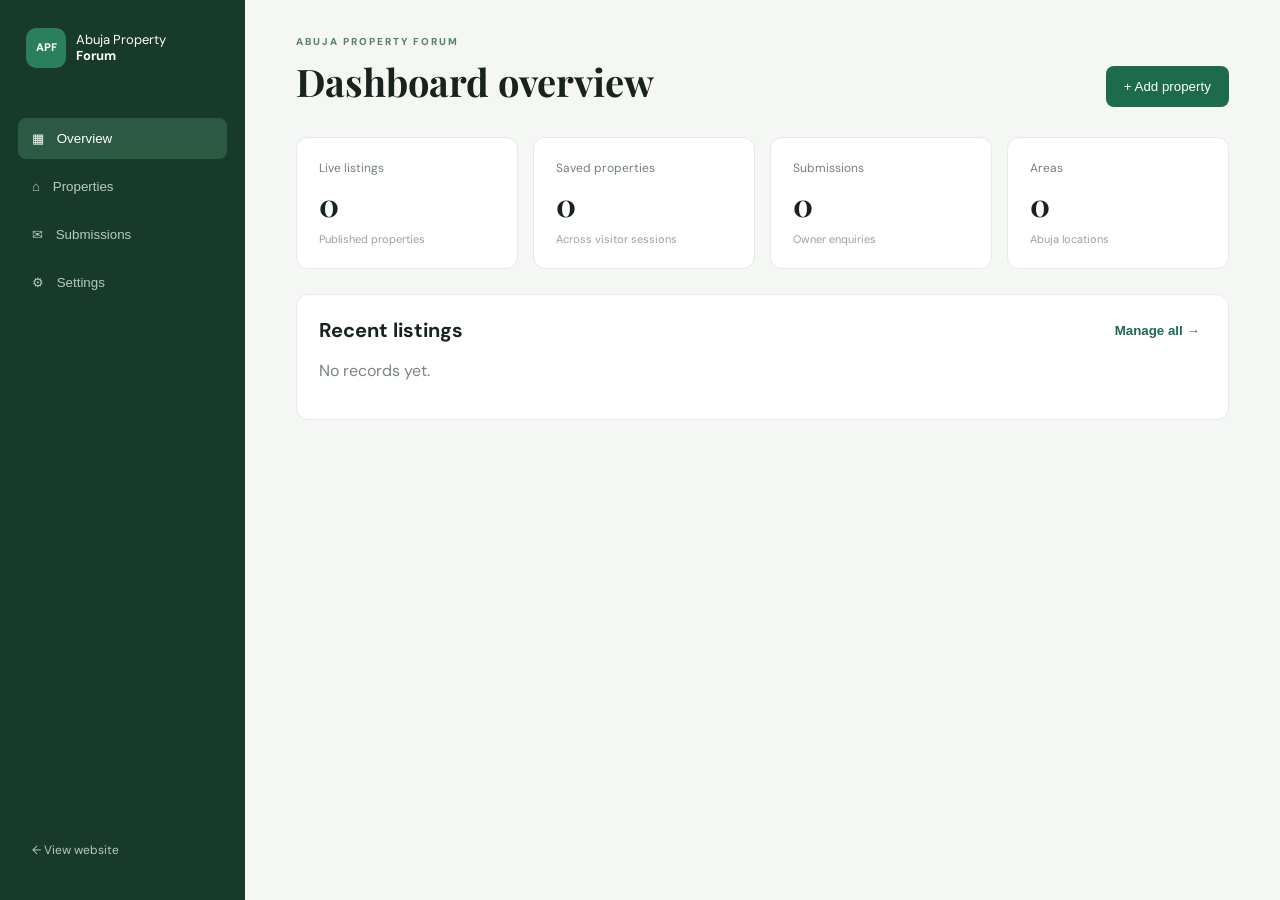
==== admin.html @ f6b862c7 "Add files via upload" ====
<!DOCTYPE html>
<html lang="en"><head><meta charset="UTF-8"><meta name="viewport" content="width=device-width,initial-scale=1.0"><title>APF Admin Dashboard</title><link rel="preconnect" href="https://fonts.googleapis.com"><link rel="preconnect" href="https://fonts.gstatic.com" crossorigin><link href="https://fonts.googleapis.com/css2?family=DM+Sans:wght@400;500;600;700&family=Playfair+Display:wght@600;700&display=swap" rel="stylesheet"><link rel="stylesheet" href="admin.css"></head>
<body>
<aside class="sidebar"><a class="brand" href="index.html"><span class="brand-mark">APF</span><span>Abuja Property<br><b>Forum</b></span></a><nav><button class="nav active" data-section="overview">▦ <span>Overview</span></button><button class="nav" data-section="properties">⌂ <span>Properties</span></button><button class="nav" data-section="submissions">✉ <span>Submissions</span></button><button class="nav" data-section="settings">⚙ <span>Settings</span></button></nav><a class="site-link" href="index.html">← View website</a></aside>
<main class="admin-main"><header><div><p class="eyebrow">ABUJA PROPERTY FORUM</p><h1 id="pageTitle">Dashboard overview</h1></div><button class="primary" id="addBtn">+ Add property</button></header>
<section id="overview" class="panel active"><div class="cards"><div class="stat"><span>Live listings</span><strong id="statProperties">0</strong><small>Published properties</small></div><div class="stat"><span>Saved properties</span><strong id="statSaved">0</strong><small>Across visitor sessions</small></div><div class="stat"><span>Submissions</span><strong id="statSubmissions">0</strong><small>Owner enquiries</small></div><div class="stat"><span>Areas</span><strong id="statAreas">0</strong><small>Abuja locations</small></div></div><div class="panel-box"><div class="box-head"><h2>Recent listings</h2><button class="link" onclick="switchSection('properties')">Manage all →</button></div><div id="recentTable"></div></div></section>
<section id="properties" class="panel"><div class="toolbar"><input id="adminSearch" placeholder="Search properties..."><select id="adminPurpose"><option value="">All statuses</option><option value="sale">For Sale</option><option value="rent">For Rent</option><option value="shortlet">Short Let</option></select></div><div class="panel-box"><div id="propertyTable"></div></div></section>
<section id="submissions" class="panel"><div class="panel-box"><div class="box-head"><h2>Property submissions</h2></div><div id="submissionTable"></div></div></section>
<section id="settings" class="panel"><div class="panel-box settings"><h2>Platform settings</h2><label>Platform name<input id="siteName" value="Abuja Property Forum"></label><label>WhatsApp number<input id="siteWhatsapp" value="08065919908"></label><label>Admin email<input id="siteEmail" value="admin@abujapropertyforum.com"></label><button class="primary" id="saveSettings">Save settings</button><hr><h3>Demo controls</h3><p>Data is stored in this browser using localStorage. This makes the dashboard fully interactive for a client demo. A production version should connect these actions to a secure database and authentication system.</p><button class="danger" id="resetDemo">Reset demo data</button></div></section>
</main>
<div class="modal" id="propertyEditor"><div class="modal-card"><button class="close" onclick="closeEditor()">×</button><p class="eyebrow">PROPERTY MANAGEMENT</p><h2 id="editorTitle">Add property</h2><form id="propertyForm"><input type="hidden" name="id"><div class="form-grid"><label>Title<input name="title" required></label><label>Purpose<select name="purpose" required><option value="sale">For Sale</option><option value="rent">For Rent</option><option value="shortlet">Short Let</option></select></label><label>Type<select name="type" required><option>Apartment</option><option>House</option><option>Duplex</option><option>Land</option><option>Commercial</option></select></label><label>Location<input name="location" required placeholder="e.g. Maitama"></label><label>Price<input name="price" type="number" required></label><label>Area<input name="area" required placeholder="e.g. 250 sqm"></label><label>Bedrooms<input name="beds" type="number" min="0" value="3"></label><label>Bathrooms<input name="baths" type="number" min="0" value="3"></label><label>Agent<input name="agent" required></label><label>Phone<input name="phone" required></label></div><label>Image URL<input name="image" required placeholder="https://..."></label><label>Description<textarea name="description" rows="4"></textarea></label><button class="primary">Save property</button></form></div></div>
<script src="admin.js"></script></body></html>
---- admin.css ----
*{box-sizing:border-box}body{margin:0;font-family:"DM Sans",sans-serif;color:#18231d;background:#f5f7f5;display:flex}.sidebar{width:245px;background:#183a2a;color:#dce9e0;min-height:100vh;padding:28px 18px;display:flex;flex-direction:column;position:fixed;left:0;top:0;bottom:0}.brand{display:flex;gap:10px;align-items:center;color:#fff;text-decoration:none;font-size:13px;line-height:1.25;margin:0 8px 50px}.brand-mark{display:grid;place-items:center;width:40px;height:40px;background:#2b805c;border-radius:10px;font-size:11px;font-weight:800}.sidebar nav{display:grid;gap:7px}.nav{border:0;background:transparent;color:#b8cbc0;text-align:left;padding:13px 14px;border-radius:8px;font:600 13px inherit;cursor:pointer}.nav.active,.nav:hover{background:#2b5943;color:#fff}.nav span{margin-left:9px}.site-link{margin-top:auto;color:#b8cbc0;text-decoration:none;font-size:12px;padding:14px}.admin-main{margin-left:245px;width:calc(100% - 245px);padding:35px 4% 70px}.admin-main header{display:flex;justify-content:space-between;align-items:end;margin-bottom:30px}.eyebrow{font-size:10px;letter-spacing:2px;font-weight:800;color:#58816b;margin:0 0 8px}.admin-main h1,.modal-card h2{font:700 38px "Playfair Display",serif;margin:0}.panel{display:none}.panel.active{display:block}.cards{display:grid;grid-template-columns:repeat(4,1fr);gap:15px;margin-bottom:25px}.stat,.panel-box{background:#fff;border:1px solid #e6ebe7;border-radius:12px;padding:22px}.stat{display:flex;flex-direction:column;gap:7px}.stat span{font-size:12px;color:#738078}.stat strong{font:700 31px "Playfair Display",serif}.stat small{font-size:11px;color:#98a19b}.box-head{display:flex;justify-content:space-between;align-items:center;margin-bottom:17px}.box-head h2{margin:0;font-size:20px}.link{border:0;background:none;color:#1c6b4b;font-weight:700;cursor:pointer}.toolbar{display:flex;gap:10px;margin-bottom:15px}.toolbar input,.toolbar select,.settings input{padding:13px;border:1px solid #dbe3dd;border-radius:8px;background:#fff;font:14px inherit;outline:0}.toolbar input{width:300px}.data-table{width:100%;border-collapse:collapse;font-size:12px}.data-table th,.data-table td{text-align:left;padding:13px 10px;border-bottom:1px solid #edf0ed}.data-table th{color:#78847c;font-size:10px;text-transform:uppercase;letter-spacing:.7px}.thumb{width:52px;height:40px;border-radius:5px;object-fit:cover}.status{display:inline-block;padding:5px 8px;border-radius:20px;background:#e8f3ec;color:#236346;font-size:10px;font-weight:800}.actions button{border:0;background:#f2f5f3;border-radius:6px;padding:7px 9px;cursor:pointer;margin-right:4px}.actions .delete{color:#bd4c4c}.primary{background:#1c6b4b;color:#fff;border:0;border-radius:8px;padding:13px 18px;font:700 13px inherit;cursor:pointer}.danger{background:#fff0f0;color:#b84343;border:1px solid #f0d4d4;border-radius:8px;padding:12px 16px;font-weight:700;cursor:pointer}.settings{max-width:700px}.settings label,.modal-card label{display:block;font-size:12px;font-weight:700;color:#536159;margin:16px 0}.settings input,.modal-card input,.modal-card select,.modal-card textarea{display:block;width:100%;margin-top:7px}.settings hr{border:0;border-top:1px solid #e7ebe8;margin:30px 0}.modal{display:none;position:fixed;inset:0;background:#0008;align-items:center;justify-content:center;padding:20px;z-index:20}.modal.open{display:flex}.modal-card{position:relative;background:#fff;width:min(850px,100%);max-height:92vh;overflow:auto;border-radius:14px;padding:32px}.close{position:absolute;right:14px;top:14px;width:36px;height:36px;border:0;border-radius:50%;background:#f2f5f3;font-size:23px;cursor:pointer}.form-grid{display:grid;grid-template-columns:1fr 1fr;gap:0 15px}.modal-card input,.modal-card select,.modal-card textarea{padding:12px;border:1px solid #dbe3dd;border-radius:7px;font:13px inherit;outline:0}.modal-card textarea{resize:vertical}@media(max-width:850px){.sidebar{width:70px;padding:22px 8px}.sidebar .brand span:last-child,.nav span,.site-link{display:none}.brand{margin:0 6px 50px}.admin-main{margin-left:70px;width:calc(100% - 70px);padding:25px 4%}.cards{grid-template-columns:1fr 1fr}.data-table{min-width:720px}.panel-box{overflow:auto}.toolbar input{width:100%}.form-grid{grid-template-columns:1fr}}@media(max-width:500px){.cards{grid-template-columns:1fr}.admin-main header{align-items:flex-start;gap:15px}.admin-main h1{font-size:28px}.admin-main header .primary{white-space:nowrap;padding:11px}.toolbar{flex-direction:column}.sidebar{width:58px}.admin-main{margin-left:58px;width:calc(100% - 58px)}}
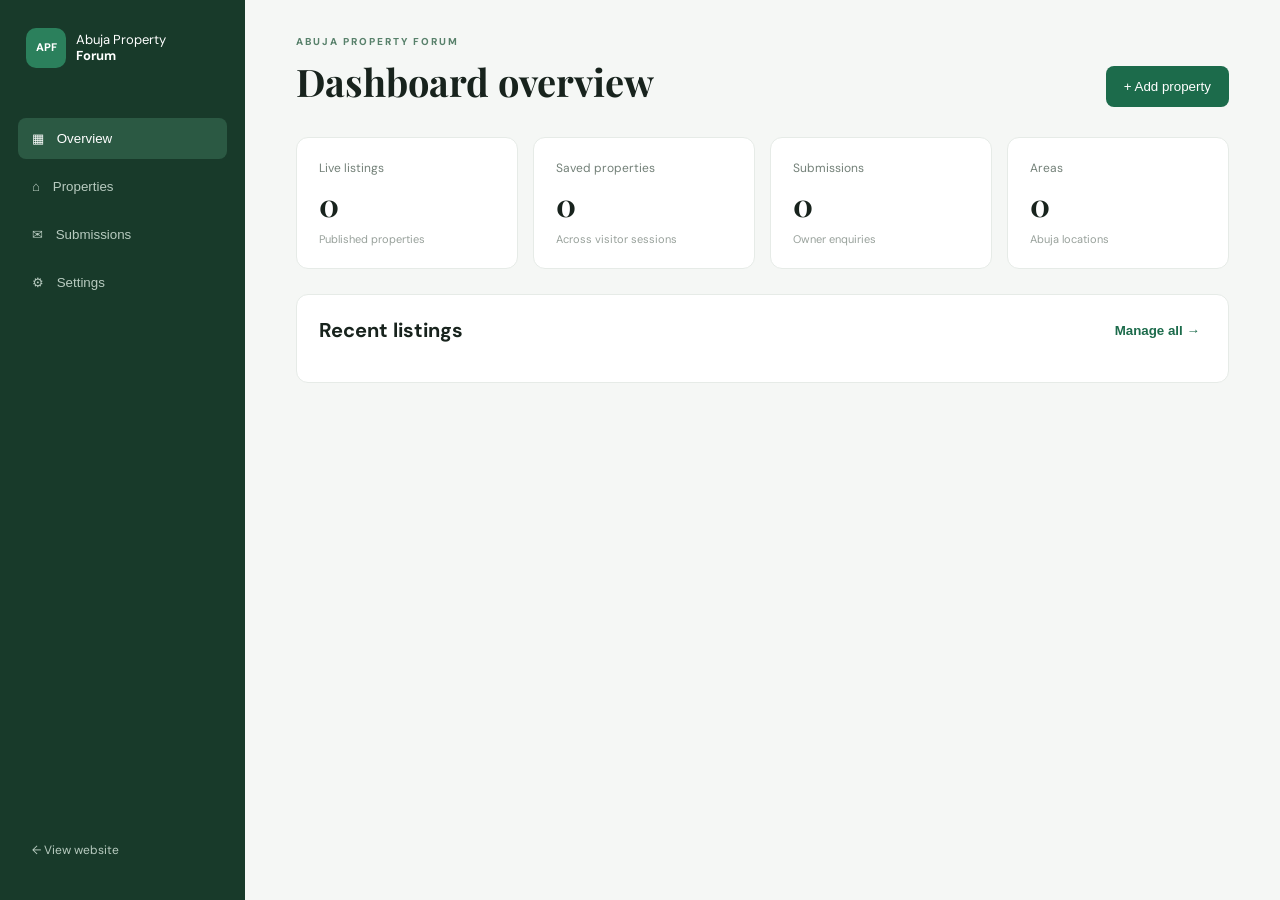
==== commit 975c1954: "Add files via upload" ====
--- a/admin.html
+++ b/admin.html
@@ -6,7 +6,16 @@
 <section id="overview" class="panel active"><div class="cards"><div class="stat"><span>Live listings</span><strong id="statProperties">0</strong><small>Published properties</small></div><div class="stat"><span>Saved properties</span><strong id="statSaved">0</strong><small>Across visitor sessions</small></div><div class="stat"><span>Submissions</span><strong id="statSubmissions">0</strong><small>Owner enquiries</small></div><div class="stat"><span>Areas</span><strong id="statAreas">0</strong><small>Abuja locations</small></div></div><div class="panel-box"><div class="box-head"><h2>Recent listings</h2><button class="link" onclick="switchSection('properties')">Manage all →</button></div><div id="recentTable"></div></div></section>
 <section id="properties" class="panel"><div class="toolbar"><input id="adminSearch" placeholder="Search properties..."><select id="adminPurpose"><option value="">All statuses</option><option value="sale">For Sale</option><option value="rent">For Rent</option><option value="shortlet">Short Let</option></select></div><div class="panel-box"><div id="propertyTable"></div></div></section>
 <section id="submissions" class="panel"><div class="panel-box"><div class="box-head"><h2>Property submissions</h2></div><div id="submissionTable"></div></div></section>
-<section id="settings" class="panel"><div class="panel-box settings"><h2>Platform settings</h2><label>Platform name<input id="siteName" value="Abuja Property Forum"></label><label>WhatsApp number<input id="siteWhatsapp" value="08065919908"></label><label>Admin email<input id="siteEmail" value="admin@abujapropertyforum.com"></label><button class="primary" id="saveSettings">Save settings</button><hr><h3>Demo controls</h3><p>Data is stored in this browser using localStorage. This makes the dashboard fully interactive for a client demo. A production version should connect these actions to a secure database and authentication system.</p><button class="danger" id="resetDemo">Reset demo data</button></div></section>
-</main>
-<div class="modal" id="propertyEditor"><div class="modal-card"><button class="close" onclick="closeEditor()">×</button><p class="eyebrow">PROPERTY MANAGEMENT</p><h2 id="editorTitle">Add property</h2><form id="propertyForm"><input type="hidden" name="id"><div class="form-grid"><label>Title<input name="title" required></label><label>Purpose<select name="purpose" required><option value="sale">For Sale</option><option value="rent">For Rent</option><option value="shortlet">Short Let</option></select></label><label>Type<select name="type" required><option>Apartment</option><option>House</option><option>Duplex</option><option>Land</option><option>Commercial</option></select></label><label>Location<input name="location" required placeholder="e.g. Maitama"></label><label>Price<input name="price" type="number" required></label><label>Area<input name="area" required placeholder="e.g. 250 sqm"></label><label>Bedrooms<input name="beds" type="number" min="0" value="3"></label><label>Bathrooms<input name="baths" type="number" min="0" value="3"></label><label>Agent<input name="agent" required></label><label>Phone<input name="phone" required></label></div><label>Image URL<input name="image" required placeholder="https://..."></label><label>Description<textarea name="description" rows="4"></textarea></label><button class="primary">Save property</button></form></div></div>
-<script src="admin.js"></script></body></html>+<section id="settings" class="panel"><div class="panel-box settings"><h2>Platform settings</h2><label>Description<textarea name="description" rows="4"></textarea></label><button class="primary">Save property</button>
+<div class="field image-upload-field">
+  <label for="propertyImage">Property Image</label>
+  <input type="file" id="propertyImage" accept="image/*">
+  <small class="help-text">Select a property photo directly from your phone or computer.</small>
+  <div id="imagePreview" class="image-preview" hidden>
+    <img id="imagePreviewImg" alt="Property image preview">
+    <button type="button" id="removeImage" class="remove-image">Remove image</button>
+  </div>
+</div>
+
+</form></div></div>
+<script src="admin.js"></script></body></html>
--- a/admin.css
+++ b/admin.css
@@ -1 +1,34 @@
-*{box-sizing:border-box}body{margin:0;font-family:"DM Sans",sans-serif;color:#18231d;background:#f5f7f5;display:flex}.sidebar{width:245px;background:#183a2a;color:#dce9e0;min-height:100vh;padding:28px 18px;display:flex;flex-direction:column;position:fixed;left:0;top:0;bottom:0}.brand{display:flex;gap:10px;align-items:center;color:#fff;text-decoration:none;font-size:13px;line-height:1.25;margin:0 8px 50px}.brand-mark{display:grid;place-items:center;width:40px;height:40px;background:#2b805c;border-radius:10px;font-size:11px;font-weight:800}.sidebar nav{display:grid;gap:7px}.nav{border:0;background:transparent;color:#b8cbc0;text-align:left;padding:13px 14px;border-radius:8px;font:600 13px inherit;cursor:pointer}.nav.active,.nav:hover{background:#2b5943;color:#fff}.nav span{margin-left:9px}.site-link{margin-top:auto;color:#b8cbc0;text-decoration:none;font-size:12px;padding:14px}.admin-main{margin-left:245px;width:calc(100% - 245px);padding:35px 4% 70px}.admin-main header{display:flex;justify-content:space-between;align-items:end;margin-bottom:30px}.eyebrow{font-size:10px;letter-spacing:2px;font-weight:800;color:#58816b;margin:0 0 8px}.admin-main h1,.modal-card h2{font:700 38px "Playfair Display",serif;margin:0}.panel{display:none}.panel.active{display:block}.cards{display:grid;grid-template-columns:repeat(4,1fr);gap:15px;margin-bottom:25px}.stat,.panel-box{background:#fff;border:1px solid #e6ebe7;border-radius:12px;padding:22px}.stat{display:flex;flex-direction:column;gap:7px}.stat span{font-size:12px;color:#738078}.stat strong{font:700 31px "Playfair Display",serif}.stat small{font-size:11px;color:#98a19b}.box-head{display:flex;justify-content:space-between;align-items:center;margin-bottom:17px}.box-head h2{margin:0;font-size:20px}.link{border:0;background:none;color:#1c6b4b;font-weight:700;cursor:pointer}.toolbar{display:flex;gap:10px;margin-bottom:15px}.toolbar input,.toolbar select,.settings input{padding:13px;border:1px solid #dbe3dd;border-radius:8px;background:#fff;font:14px inherit;outline:0}.toolbar input{width:300px}.data-table{width:100%;border-collapse:collapse;font-size:12px}.data-table th,.data-table td{text-align:left;padding:13px 10px;border-bottom:1px solid #edf0ed}.data-table th{color:#78847c;font-size:10px;text-transform:uppercase;letter-spacing:.7px}.thumb{width:52px;height:40px;border-radius:5px;object-fit:cover}.status{display:inline-block;padding:5px 8px;border-radius:20px;background:#e8f3ec;color:#236346;font-size:10px;font-weight:800}.actions button{border:0;background:#f2f5f3;border-radius:6px;padding:7px 9px;cursor:pointer;margin-right:4px}.actions .delete{color:#bd4c4c}.primary{background:#1c6b4b;color:#fff;border:0;border-radius:8px;padding:13px 18px;font:700 13px inherit;cursor:pointer}.danger{background:#fff0f0;color:#b84343;border:1px solid #f0d4d4;border-radius:8px;padding:12px 16px;font-weight:700;cursor:pointer}.settings{max-width:700px}.settings label,.modal-card label{display:block;font-size:12px;font-weight:700;color:#536159;margin:16px 0}.settings input,.modal-card input,.modal-card select,.modal-card textarea{display:block;width:100%;margin-top:7px}.settings hr{border:0;border-top:1px solid #e7ebe8;margin:30px 0}.modal{display:none;position:fixed;inset:0;background:#0008;align-items:center;justify-content:center;padding:20px;z-index:20}.modal.open{display:flex}.modal-card{position:relative;background:#fff;width:min(850px,100%);max-height:92vh;overflow:auto;border-radius:14px;padding:32px}.close{position:absolute;right:14px;top:14px;width:36px;height:36px;border:0;border-radius:50%;background:#f2f5f3;font-size:23px;cursor:pointer}.form-grid{display:grid;grid-template-columns:1fr 1fr;gap:0 15px}.modal-card input,.modal-card select,.modal-card textarea{padding:12px;border:1px solid #dbe3dd;border-radius:7px;font:13px inherit;outline:0}.modal-card textarea{resize:vertical}@media(max-width:850px){.sidebar{width:70px;padding:22px 8px}.sidebar .brand span:last-child,.nav span,.site-link{display:none}.brand{margin:0 6px 50px}.admin-main{margin-left:70px;width:calc(100% - 70px);padding:25px 4%}.cards{grid-template-columns:1fr 1fr}.data-table{min-width:720px}.panel-box{overflow:auto}.toolbar input{width:100%}.form-grid{grid-template-columns:1fr}}@media(max-width:500px){.cards{grid-template-columns:1fr}.admin-main header{align-items:flex-start;gap:15px}.admin-main h1{font-size:28px}.admin-main header .primary{white-space:nowrap;padding:11px}.toolbar{flex-direction:column}.sidebar{width:58px}.admin-main{margin-left:58px;width:calc(100% - 58px)}}+*{box-sizing:border-box}body{margin:0;font-family:"DM Sans",sans-serif;color:#18231d;background:#f5f7f5;display:flex}.sidebar{width:245px;background:#183a2a;color:#dce9e0;min-height:100vh;padding:28px 18px;display:flex;flex-direction:column;position:fixed;left:0;top:0;bottom:0}.brand{display:flex;gap:10px;align-items:center;color:#fff;text-decoration:none;font-size:13px;line-height:1.25;margin:0 8px 50px}.brand-mark{display:grid;place-items:center;width:40px;height:40px;background:#2b805c;border-radius:10px;font-size:11px;font-weight:800}.sidebar nav{display:grid;gap:7px}.nav{border:0;background:transparent;color:#b8cbc0;text-align:left;padding:13px 14px;border-radius:8px;font:600 13px inherit;cursor:pointer}.nav.active,.nav:hover{background:#2b5943;color:#fff}.nav span{margin-left:9px}.site-link{margin-top:auto;color:#b8cbc0;text-decoration:none;font-size:12px;padding:14px}.admin-main{margin-left:245px;width:calc(100% - 245px);padding:35px 4% 70px}.admin-main header{display:flex;justify-content:space-between;align-items:end;margin-bottom:30px}.eyebrow{font-size:10px;letter-spacing:2px;font-weight:800;color:#58816b;margin:0 0 8px}.admin-main h1,.modal-card h2{font:700 38px "Playfair Display",serif;margin:0}.panel{display:none}.panel.active{display:block}.cards{display:grid;grid-template-columns:repeat(4,1fr);gap:15px;margin-bottom:25px}.stat,.panel-box{background:#fff;border:1px solid #e6ebe7;border-radius:12px;padding:22px}.stat{display:flex;flex-direction:column;gap:7px}.stat span{font-size:12px;color:#738078}.stat strong{font:700 31px "Playfair Display",serif}.stat small{font-size:11px;color:#98a19b}.box-head{display:flex;justify-content:space-between;align-items:center;margin-bottom:17px}.box-head h2{margin:0;font-size:20px}.link{border:0;background:none;color:#1c6b4b;font-weight:700;cursor:pointer}.toolbar{display:flex;gap:10px;margin-bottom:15px}.toolbar input,.toolbar select,.settings input{padding:13px;border:1px solid #dbe3dd;border-radius:8px;background:#fff;font:14px inherit;outline:0}.toolbar input{width:300px}.data-table{width:100%;border-collapse:collapse;font-size:12px}.data-table th,.data-table td{text-align:left;padding:13px 10px;border-bottom:1px solid #edf0ed}.data-table th{color:#78847c;font-size:10px;text-transform:uppercase;letter-spacing:.7px}.thumb{width:52px;height:40px;border-radius:5px;object-fit:cover}.status{display:inline-block;padding:5px 8px;border-radius:20px;background:#e8f3ec;color:#236346;font-size:10px;font-weight:800}.actions button{border:0;background:#f2f5f3;border-radius:6px;padding:7px 9px;cursor:pointer;margin-right:4px}.actions .delete{color:#bd4c4c}.primary{background:#1c6b4b;color:#fff;border:0;border-radius:8px;padding:13px 18px;font:700 13px inherit;cursor:pointer}.danger{background:#fff0f0;color:#b84343;border:1px solid #f0d4d4;border-radius:8px;padding:12px 16px;font-weight:700;cursor:pointer}.settings{max-width:700px}.settings label,.modal-card label{display:block;font-size:12px;font-weight:700;color:#536159;margin:16px 0}.settings input,.modal-card input,.modal-card select,.modal-card textarea{display:block;width:100%;margin-top:7px}.settings hr{border:0;border-top:1px solid #e7ebe8;margin:30px 0}.modal{display:none;position:fixed;inset:0;background:#0008;align-items:center;justify-content:center;padding:20px;z-index:20}.modal.open{display:flex}.modal-card{position:relative;background:#fff;width:min(850px,100%);max-height:92vh;overflow:auto;border-radius:14px;padding:32px}.close{position:absolute;right:14px;top:14px;width:36px;height:36px;border:0;border-radius:50%;background:#f2f5f3;font-size:23px;cursor:pointer}.form-grid{display:grid;grid-template-columns:1fr 1fr;gap:0 15px}.modal-card input,.modal-card select,.modal-card textarea{padding:12px;border:1px solid #dbe3dd;border-radius:7px;font:13px inherit;outline:0}.modal-card textarea{resize:vertical}@media(max-width:850px){.sidebar{width:70px;padding:22px 8px}.sidebar .brand span:last-child,.nav span,.site-link{display:none}.brand{margin:0 6px 50px}.admin-main{margin-left:70px;width:calc(100% - 70px);padding:25px 4%}.cards{grid-template-columns:1fr 1fr}.data-table{min-width:720px}.panel-box{overflow:auto}.toolbar input{width:100%}.form-grid{grid-template-columns:1fr}}@media(max-width:500px){.cards{grid-template-columns:1fr}.admin-main header{align-items:flex-start;gap:15px}.admin-main h1{font-size:28px}.admin-main header .primary{white-space:nowrap;padding:11px}.toolbar{flex-direction:column}.sidebar{width:58px}.admin-main{margin-left:58px;width:calc(100% - 58px)}}
+.image-upload-field input[type="file"] {
+  width: 100%;
+  padding: 12px;
+  border: 1px dashed #b9c8be;
+  border-radius: 10px;
+  background: #f7faf8;
+  cursor: pointer;
+}
+.help-text {
+  display: block;
+  margin-top: 6px;
+  color: #66756c;
+  font-size: 12px;
+}
+.image-preview {
+  margin-top: 12px;
+  max-width: 320px;
+}
+.image-preview img {
+  display: block;
+  width: 100%;
+  max-height: 220px;
+  object-fit: cover;
+  border-radius: 12px;
+  border: 1px solid #dbe4de;
+}
+.remove-image {
+  margin-top: 8px;
+  border: 0;
+  border-radius: 8px;
+  padding: 8px 12px;
+  cursor: pointer;
+}
